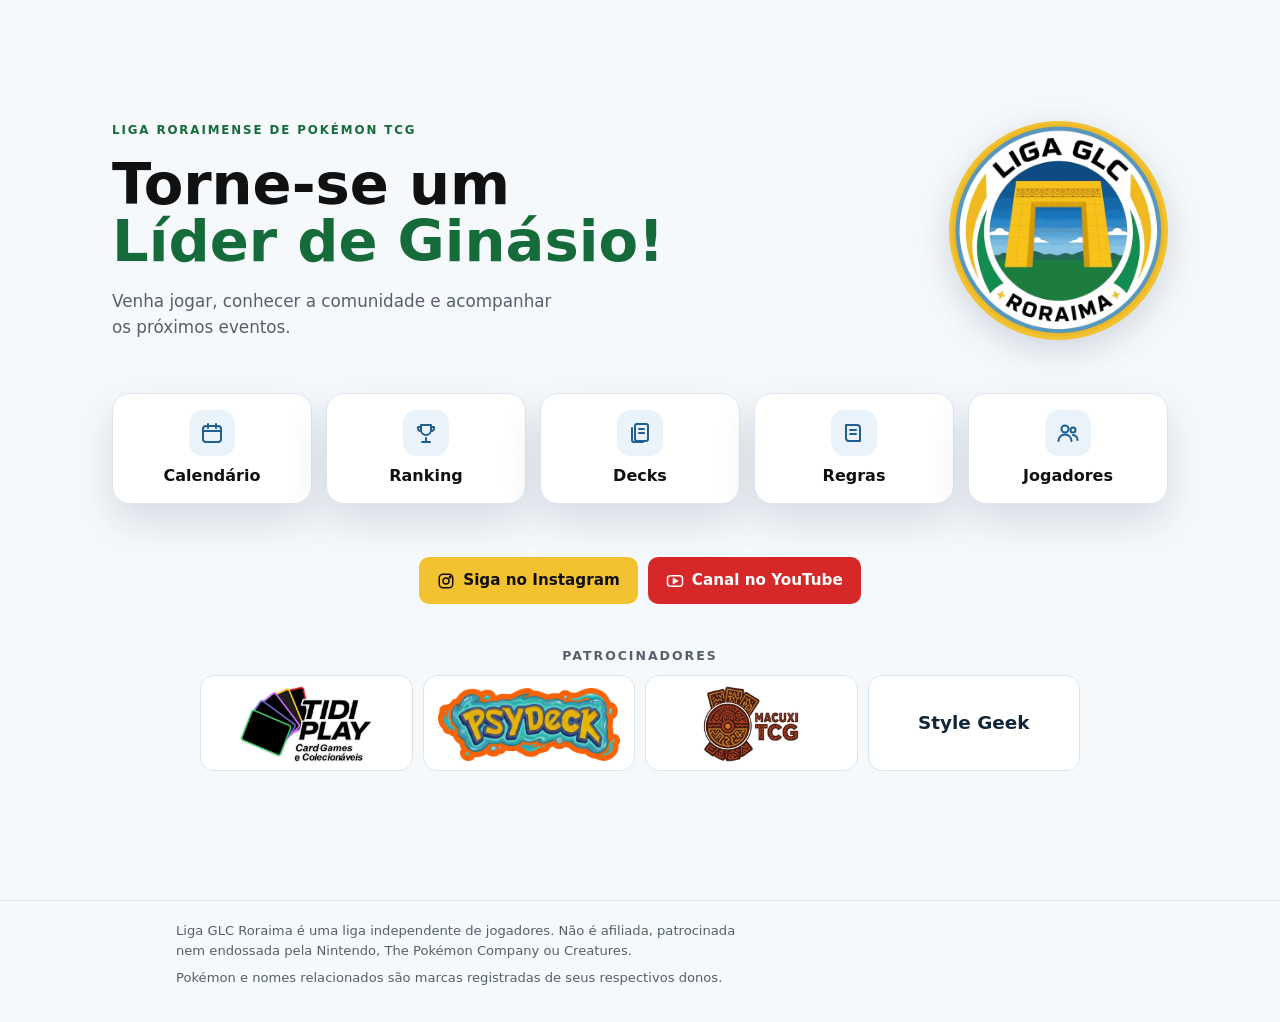
==== index.html @ 1ff4c11c "Montador: partir de uma lista anterior do mesmo jogador No montador de decklist, botões com as lista" ====
<!DOCTYPE html>
<html lang="pt-BR">
<head>
  <meta charset="UTF-8">
  <meta name="viewport" content="width=device-width, initial-scale=1, viewport-fit=cover">
  <meta http-equiv="Content-Security-Policy" content="default-src 'self'; script-src 'self'; style-src 'self' https://fonts.googleapis.com; font-src https://fonts.gstatic.com; img-src 'self' https://images.pokemontcg.io; connect-src 'self'; base-uri 'none'; form-action 'none'; object-src 'none'">
  <title>Liga GLC Roraima</title>
  <meta name="description" content="Liga roraimense de Pokémon TCG no formato Gym Leader Challenge: calendário, ranking, regras, decklists e inscrições.">
  <meta name="theme-color" content="#3E8ED0">
  <link rel="icon" type="image/png" href="assets/icons/GLCRR-logo.png">
  <link rel="preconnect" href="https://fonts.googleapis.com">
  <link rel="preconnect" href="https://fonts.gstatic.com" crossorigin>
  <link rel="stylesheet" href="https://fonts.googleapis.com/css2?family=Baloo+2:wght@600;800&family=Nunito+Sans:wght@400;600;800&family=JetBrains+Mono:wght@500&display=swap">
  <link rel="stylesheet" href="assets/css/style.css?v=20261103.4">
</head>
<body class="is-home">
  <header>
    <div class="wrap">
      <a class="brand" href="#inicio">
        <span class="logo logo-top"><span class="badge" aria-hidden="true"></span><img src="assets/icons/GLCRR-logo.png" alt="" data-falha="remover"></span>
        <div><b>Liga GLC Roraima</b><small>Gym Leader Challenge</small></div>
      </a>
      <nav class="topnav" aria-label="Navegação principal" id="topnav"></nav>
    </div>
  </header>

  <main class="stage" id="stage"></main>

  <footer>
    <div class="wrap">
      <p>Liga GLC Roraima é uma liga independente de jogadores. Não é afiliada, patrocinada nem endossada pela Nintendo, The Pokémon Company ou Creatures.</p>
      <p>Pokémon e nomes relacionados são marcas registradas de seus respectivos donos.</p>
    </div>
  </footer>

  <script src="assets/js/data.js?v=20261103.4"></script>
  <script src="assets/js/main.js?v=20261103.4"></script>
</body>
</html>
---- assets/css/style.css ----
/* Liga GLC Roraima — estilos v2
   Layout: Início em tela cheia (texto, botões do menu abaixo); páginas internas com cabeçalho fixo e coluna única de até 960px. A troca de seção desliza na ordem do menu. */
:root{
  --ouro:#F2C230; --ceu:#3E8ED0; --verde:#1E8F4E; --vermelho:#D62828;
  --bg:#F6F9FC; --surface:#FFFFFF; --fg:#111111; --muted:#55606B; --line:#DCE4EC;
  --ceu-ink:#1F5F94; --verde-ink:#166B3A; --chip:#EAF2FA; --shadow:0 18px 40px rgba(20,50,80,.14);
  --prata:#C9D3DC; --bronze:#D9A066; --veu:rgba(8,16,26,.55);
  --f-display:"Baloo 2", "Trebuchet MS", system-ui, sans-serif;
  --f-body:"Nunito Sans", system-ui, -apple-system, "Segoe UI", sans-serif;
  --f-mono:"JetBrains Mono", ui-monospace, Menlo, monospace;
  --r:14px; --slide:.5s; --ease:cubic-bezier(.22,.7,.18,1);
}
@media (prefers-color-scheme: dark){:root:not([data-theme="light"]){
  --bg:#0E1620; --surface:#16212D; --fg:#EEF3F8; --muted:#9AA8B6; --line:#263544;
  --ceu-ink:#8CC3F0; --verde-ink:#6FD39B; --chip:#1C2B3A; --shadow:0 18px 40px rgba(0,0,0,.45); color-scheme:dark}}
:root[data-theme="dark"]{
  --bg:#0E1620; --surface:#16212D; --fg:#EEF3F8; --muted:#9AA8B6; --line:#263544;
  --ceu-ink:#8CC3F0; --verde-ink:#6FD39B; --chip:#1C2B3A; --shadow:0 18px 40px rgba(0,0,0,.45); color-scheme:dark}
@media (prefers-reduced-motion:reduce){:root{--slide:0s}}

/* Reset mínimo */
html{-webkit-text-size-adjust:100%}
body{margin:0}
img{max-width:100%}
[hidden]{display:none!important}

*{box-sizing:border-box}
body{background:var(--bg);color:var(--fg);font-family:var(--f-body);font-size:16px;line-height:1.55;overflow-x:hidden}
body::before{content:"";position:fixed;inset:0 0 auto;height:env(safe-area-inset-top,0px);z-index:10;background:var(--ceu)}
a{color:var(--ceu-ink)}
:focus-visible{outline:3px solid var(--ouro);outline-offset:2px;border-radius:6px}
.wrap{max-width:960px;margin:0 auto;padding-left:max(16px,env(safe-area-inset-left,0px));padding-right:max(16px,env(safe-area-inset-right,0px))}

/* Cabeçalho das páginas internas */
header{position:sticky;top:env(safe-area-inset-top,0px);z-index:5;background:var(--ceu);color:#fff;border-bottom:4px solid var(--ouro);
  transition:transform var(--slide) var(--ease)}
body.is-home header{position:fixed;left:0;right:0;transform:translateY(-110%)}
.brand{display:flex;align-items:center;gap:12px;padding-block:12px 6px;color:#fff;text-decoration:none}
.badge{width:40px;height:40px;border-radius:50%;flex:none;background:var(--ceu);border:4px solid var(--ouro);box-shadow:inset 0 -10px 0 var(--verde)}
/* Logo: se a imagem não carregar, o escudo desenhado em CSS aparece no lugar */
.logo{position:relative;display:block;flex:none;border-radius:50%}
.logo .badge{position:absolute;inset:0;width:auto;height:auto;display:block}
.logo img{position:absolute;inset:0;width:100%;height:100%;object-fit:contain;border-radius:50%}
.logo-top{width:48px;height:48px;margin-block:-4px}
.logo-home{filter:drop-shadow(0 10px 18px rgba(20,50,80,.18))}
.logo-home .badge{border-width:8px;box-shadow:inset 0 -28px 0 var(--verde)}
.brand b{font-family:var(--f-display);font-size:1.35rem;line-height:1}
.brand small{display:block;font-size:.72rem;letter-spacing:.14em;text-transform:uppercase;opacity:.85}
.topnav{position:relative;display:flex;gap:4px;overflow-x:auto;scrollbar-width:none;padding-block:4px 10px}
.topnav::-webkit-scrollbar{display:none}
.topnav a{position:relative;z-index:1;flex:none;color:#fff;text-decoration:none;font-weight:800;font-size:.9rem;padding:7px 12px;border-radius:999px;
  transition:color .25s, transform .2s}
.topnav a:hover{transform:translateY(-2px)}
.topnav a.is-ind{color:#111}
/* Pílula que desliza até o item ativo ou sob o mouse */
.topnav .ind{position:absolute;z-index:0;top:4px;left:0;height:calc(100% - 14px);border-radius:999px;background:var(--ouro);
  box-shadow:0 4px 12px rgba(0,0,0,.18);transition:transform .35s var(--ease), width .35s var(--ease)}
@media (prefers-reduced-motion:reduce){.topnav .ind,.topnav a{transition:none}}

/* Palco do slide */
.stage{position:relative;overflow-x:clip}
.view{transition:transform var(--slide) var(--ease), opacity var(--slide) var(--ease);will-change:transform}
.view.leaving{position:absolute;top:0;left:0;width:100%;pointer-events:none}

.page{display:grid;gap:22px;padding-block:28px 48px}
h1,h2,h3{font-family:var(--f-display);line-height:1.1;text-wrap:balance;margin:0}
h1{font-size:clamp(2rem,7vw,3.2rem)}
h2{font-size:1.6rem}
h3{font-size:1.15rem}
.lead{color:var(--muted);max-width:62ch;margin:0}
.muted{color:var(--muted)}
.eyebrow{font-size:.74rem;font-weight:800;letter-spacing:.16em;text-transform:uppercase;color:var(--verde-ink)}

/* ---------- Início ---------- */
.home{min-height:calc(100dvh - env(safe-area-inset-top,0px) - env(safe-area-inset-bottom,0px));display:grid;align-content:center;gap:clamp(28px,5vh,48px);
  max-width:1120px;margin:0 auto;padding-block:24px 32px;padding-left:max(16px,env(safe-area-inset-left,0px));padding-right:max(16px,env(safe-area-inset-right,0px))}
.home > *{min-width:0}
.home-top{display:grid;gap:24px;align-items:center}
.home-side{display:grid;gap:18px;min-width:0}
.home-side h1{font-size:clamp(2.2rem,5vw,3.6rem);line-height:.98}
.home-side h1 em{font-style:normal;color:var(--verde-ink);display:block}
.home-side .lead{font-size:1.05rem;max-width:42ch}
/* Logo com a mesma altura do título: --logo-h vem de ajustarLogoHome() (main.js); o padrão é a altura de 2 linhas do h1 */
.home-titulo{--logo-h:calc(2 * .98 * clamp(2.2rem,5vw,3.6rem));min-width:0;display:grid;grid-template-columns:minmax(0,1fr) auto;gap:18px 16px;align-items:center}
.home-titulo .eyebrow{grid-column:1 / -1}
.home-titulo h1{grid-column:1;min-width:0}
.home-titulo .logo-home{--lado:min(var(--logo-h),32vw);width:var(--lado);height:var(--lado);grid-column:2;grid-row:2}
.home-titulo .lead{grid-column:1 / -1}
.home-redes{display:flex;flex-wrap:wrap;justify-content:center;gap:10px}
@media (max-width:520px){
  .home-titulo{gap:12px}
  .home-redes{flex-wrap:nowrap;gap:8px}
  .home-redes .btn{flex:1 1 0;min-width:0;justify-content:center;gap:6px;padding:10px 6px;font-size:clamp(.72rem,3.6vw,.84rem);white-space:nowrap}
}

/* Patrocinadores do Início: placa clara nos dois modos, para as logos (feitas para fundo branco) não destoarem */
.patrocinadores{display:grid;gap:12px;justify-items:center}
.patro-titulo{margin:0;font-family:var(--f-display);font-size:.78rem;font-weight:800;letter-spacing:.16em;text-transform:uppercase;color:var(--muted)}
.patro-lista{list-style:none;margin:0;padding:0;width:100%;max-width:880px;display:grid;grid-template-columns:repeat(2,minmax(0,1fr));gap:10px}
.patro{display:grid;place-items:center;height:84px;padding:10px 14px;border-radius:var(--r);background:#fff;border:1px solid var(--line);
  text-decoration:none;transition:translate .25s var(--ease), box-shadow .25s}
.patro img{display:block;width:100%;height:64px;object-fit:contain}
.patro-nome{font-family:var(--f-display);font-weight:800;font-size:1.15rem;line-height:1.1;color:#12263A;text-align:center}
.patro:hover,.patro:focus-visible{translate:0 -3px;box-shadow:var(--shadow)}
.patro:focus-visible{outline:3px solid var(--ceu);outline-offset:2px}
@media (min-width:640px){.patro-lista{grid-template-columns:repeat(4,minmax(0,1fr))}.patro{height:96px}.patro img{height:76px}}
@media (prefers-reduced-motion:reduce){.patro{transition:none}}

/* Botões do menu do Início */
.float-menu{display:grid;grid-template-columns:repeat(2,minmax(0,1fr));gap:14px;padding-block:8px}
.float-menu a{--d:0s;position:relative;display:grid;justify-items:center;gap:8px;padding:16px 10px 14px;border-radius:18px;
  background:var(--surface);border:1px solid var(--line);box-shadow:var(--shadow);color:var(--fg);text-decoration:none;font-weight:800;text-align:center;
  animation:entra .6s var(--ease) both;animation-delay:var(--d);
  transition:background .25s, color .25s, box-shadow .25s, border-color .25s}
/* Entrada em sequência (sem style= no HTML, por causa da CSP) */
.float-menu a:nth-child(2){--d:.08s}.float-menu a:nth-child(3){--d:.16s}.float-menu a:nth-child(4){--d:.24s}.float-menu a:nth-child(5){--d:.32s}
/* Número ímpar de botões no celular: o último ocupa a linha inteira */
.float-menu a:last-child:nth-child(odd){grid-column:1 / -1}
.float-menu a .ic{width:46px;height:46px;border-radius:14px;display:grid;place-items:center;background:var(--chip);color:var(--ceu-ink);
  transition:transform .35s var(--ease), background .25s, color .25s}
.float-menu a .ic svg{width:24px;height:24px}
.float-menu a:hover,.float-menu a:focus-visible{background:var(--ceu);border-color:var(--ceu);color:#fff;
  box-shadow:0 22px 44px rgba(62,142,208,.35)}
.float-menu a:hover .ic,.float-menu a:focus-visible .ic{background:var(--ouro);color:#111;transform:rotate(-8deg) scale(1.12)}
.float-menu a:active{scale:.97}
@keyframes entra{from{opacity:0;transform:translateY(24px)}to{opacity:1;transform:translateY(0)}}
@media (prefers-reduced-motion:reduce){.float-menu a{animation:none}}
/* PC: todos os botões numa linha, qualquer que seja o número de seções */
@media (min-width:640px){.float-menu{grid-template-columns:none;grid-auto-flow:column;grid-auto-columns:minmax(0,1fr)}.float-menu a:last-child:nth-child(odd){grid-column:auto}}
.btn{display:inline-flex;align-items:center;gap:8px;font-weight:800;text-decoration:none;padding:10px 16px;border-radius:10px;border:2px solid transparent;font-size:.95rem;width:fit-content}
.btn-ouro{background:var(--ouro);color:#111}
.btn-verm{background:var(--vermelho);color:#fff}
.btn-line{border-color:var(--line);color:var(--fg);background:transparent}
.btn svg{width:18px;height:18px}
.btn-ceu{background:var(--ceu);color:#fff;cursor:pointer}
.btn-sm{padding:6px 11px;font-size:.82rem;border-radius:8px}
button.btn{font-family:inherit;cursor:pointer}

.float-menu a{translate:0 0;transition:background .25s, color .25s, box-shadow .25s, border-color .25s, translate .3s var(--ease)}
.float-menu a:hover,.float-menu a:focus-visible{translate:0 -6px}

@media (min-width:760px){
  /* PC: o logo acompanha o bloco inteiro (linha de cima, título e texto de apresentação) */
  .home-titulo{--logo-h:calc(2 * .98 * clamp(2.2rem,5vw,3.6rem) + 36px)}
  .home-titulo .eyebrow{grid-column:1;grid-row:1}
  .home-titulo .lead{grid-column:1;grid-row:3}
  .home-titulo .logo-home{grid-row:1 / span 3}
  .home{padding-left:max(32px,env(safe-area-inset-left,0px));padding-right:max(32px,env(safe-area-inset-right,0px))}
}

/* ---------- Páginas internas ---------- */
.list{display:grid;gap:12px}
.ev{display:grid;grid-template-columns:auto 1fr;gap:14px;align-items:start;padding:14px;background:var(--surface);border:1px solid var(--line);border-radius:var(--r)}
.date{width:62px;text-align:center;border-radius:10px;background:var(--chip);padding:6px 0;font-family:var(--f-display);line-height:1}
.date b{display:block;font-size:1.6rem}
.date span{font-size:.75rem;text-transform:uppercase;letter-spacing:.08em;color:var(--muted)}
.ev-body{min-width:0;display:grid;gap:6px}
.meta{display:flex;flex-wrap:wrap;gap:4px 14px;font-size:.88rem;color:var(--muted)}
.meta strong{color:var(--fg);font-weight:600}
.pills{display:flex;flex-wrap:wrap;gap:6px}
.pill{font-size:.72rem;font-weight:800;padding:3px 9px;border-radius:999px;background:var(--chip);color:var(--ceu-ink)}
.pill.enc{color:var(--muted)}
.pill.abertas{background:var(--verde);color:#fff}
.pill.warn{background:transparent;border:1px dashed var(--vermelho);color:var(--vermelho)}
.actions{display:flex;flex-wrap:wrap;gap:8px;margin-top:4px}
.actions .btn{padding:7px 12px;font-size:.85rem}
.group-title{display:flex;align-items:center;gap:8px;font-size:.8rem;font-weight:800;letter-spacing:.12em;text-transform:uppercase;color:var(--muted)}
.group-title::before{content:"";width:10px;height:10px;border-radius:50%;background:var(--verde)}
.group-title.past::before{background:var(--muted)}
.empty{padding:22px;border:2px dashed var(--line);border-radius:var(--r);color:var(--muted);display:grid;gap:6px}
.empty b{color:var(--fg)}
.table-box{overflow-x:auto;border:1px solid var(--line);border-radius:var(--r);background:var(--surface)}
table{border-collapse:collapse;width:100%;font-variant-numeric:tabular-nums;font-size:.92rem}
th,td{padding:10px 12px;text-align:left;border-bottom:1px solid var(--line);white-space:nowrap}
th{font-size:.72rem;letter-spacing:.1em;text-transform:uppercase;color:var(--muted)}
tr:last-child td{border-bottom:0}
.rules{display:grid;gap:10px;grid-template-columns:repeat(auto-fit,minmax(220px,1fr))}
.rule{padding:16px;background:var(--surface);border:1px solid var(--line);border-radius:var(--r);display:grid;gap:4px}
.rule .k{font-family:var(--f-mono);font-size:1.4rem;color:var(--ceu-ink)}
.rule p{margin:0;color:var(--muted);font-size:.92rem}

/* ---------- Pop-up de resultados e decklist ---------- */
body.modal-aberto{overflow:hidden}
.modal{position:fixed;inset:0;z-index:50;display:grid;place-items:center;
  padding:max(16px,env(safe-area-inset-top,0px)) max(16px,env(safe-area-inset-right,0px)) max(16px,env(safe-area-inset-bottom,0px)) max(16px,env(safe-area-inset-left,0px))}
.modal-bg{position:absolute;inset:0;background:var(--veu);backdrop-filter:blur(3px);opacity:0;transition:opacity .3s ease}
.modal-panel{position:relative;width:min(640px,100%);max-height:min(86dvh,780px);overflow:auto;overscroll-behavior:contain;
  background:var(--surface);color:var(--fg);border-radius:20px;box-shadow:0 30px 80px rgba(0,0,0,.35);padding:22px;
  opacity:0;transform:translateY(28px) scale(.96);transition:opacity .3s var(--ease),transform .45s var(--ease)}
.modal.open .modal-bg{opacity:1}
.modal.open .modal-panel{opacity:1;transform:none}
.modal-close{position:absolute;top:12px;right:12px;width:38px;height:38px;border-radius:50%;border:0;background:var(--chip);color:var(--fg);
  font-size:1.5rem;line-height:1;cursor:pointer;transition:transform .2s,background .2s}
.modal-close:hover{transform:rotate(90deg);background:var(--line)}
.modal-body{display:grid;gap:14px;padding-right:34px;transition:opacity .16s ease,transform .16s ease}
.modal-body.troca{opacity:0;transform:translateX(-10px)}
@media (prefers-reduced-motion:reduce){.modal-bg,.modal-panel,.modal-body{transition:none}}
.podio{display:grid;gap:8px;list-style:none;margin:0;padding:0}
.podio li{display:grid;grid-template-columns:auto 1fr auto;align-items:center;gap:12px;padding:10px 12px;border:1px solid var(--line);border-radius:12px}
.pos{width:40px;height:40px;border-radius:50%;display:grid;place-items:center;font-family:var(--f-display);font-weight:800;background:var(--chip);color:var(--fg)}
.pos.p1{background:var(--ouro);color:#111}
.pos.p2{background:var(--prata);color:#111}
.pos.p3{background:var(--bronze);color:#111}
.quem{min-width:0;display:grid}
.quem b{overflow-wrap:anywhere}
.quem small{color:var(--muted);font-variant-numeric:tabular-nums}
.acoes{display:flex;gap:6px;flex-wrap:wrap;justify-content:flex-end}
@media (max-width:480px){.podio li{grid-template-columns:auto 1fr}.acoes{grid-column:1/-1;justify-content:flex-start}}
.deck-img{display:block;width:100%;border-radius:12px;border:1px solid var(--line);background:var(--chip)}
.deck-reserva{max-width:360px;margin:0 auto}

/* Ícone do tipo do deck com tooltip (mouse, teclado e toque) */
.tipo-ic{position:relative;display:inline-flex;flex:none;vertical-align:middle;border-radius:6px;cursor:help;outline-offset:2px}
.tipo-ic img{display:block;width:22px;height:22px;border-radius:5px;box-shadow:0 0 0 1px var(--line)}
.tipo-ic::after,.tipo-ic::before{position:absolute;left:50%;opacity:0;pointer-events:none;transition:opacity .15s,transform .15s;z-index:6}
.tipo-ic::after{content:attr(data-tip);bottom:calc(100% + 8px);transform:translate(-50%,4px);background:var(--fg);color:var(--bg);
  font:800 .75rem/1 var(--f-body);padding:6px 9px;border-radius:8px;white-space:nowrap;box-shadow:0 6px 16px rgba(0,0,0,.2)}
.tipo-ic::before{content:"";bottom:calc(100% + 3px);transform:translate(-50%,4px);border:5px solid transparent;border-top-color:var(--fg);border-bottom:0}
.tipo-ic:hover::after,.tipo-ic:hover::before,.tipo-ic:focus::after,.tipo-ic:focus::before{opacity:1;transform:translate(-50%,0)}
@media (prefers-reduced-motion:reduce){.tipo-ic::after,.tipo-ic::before{transition:none}}
.tipo-linha{display:inline-flex;align-items:center;gap:6px;margin:0}
.tipo-linha .tipo-nome{font-weight:600}
.quem-nome{display:flex;align-items:center;gap:8px;min-width:0}
.quem-nome b{overflow-wrap:anywhere}
.deck-txt{white-space:pre-wrap;margin:0;font-family:var(--f-mono);font-size:.85rem;padding:12px;border-radius:10px;background:var(--chip)}
/* Lista montada no painel: grade de cartas com a quantidade (3 por linha no celular, 5 no computador) */
.deck-grupo{display:grid;gap:8px}
.deck-grupo h3{margin:0;font-size:1.05rem;display:flex;align-items:center;gap:8px}
.deck-grupo h3 span{font-family:var(--f-mono);font-size:.8rem;padding:1px 9px;border-radius:999px;background:var(--chip)}
.deck-cartas{list-style:none;margin:0;padding:0;display:grid;grid-template-columns:repeat(3,minmax(0,1fr));gap:8px}
@media (min-width:520px){.deck-cartas{grid-template-columns:repeat(5,minmax(0,1fr))}}
.carta{position:relative;padding-bottom:12px}
.carta a{display:block;border-radius:6px}
.carta img{display:block;width:100%;height:auto;aspect-ratio:63/88;object-fit:cover;border-radius:6px;background:var(--chip)}
.carta-txt{display:grid;place-items:center;aspect-ratio:63/88;padding:8px;border-radius:6px;border:1px solid var(--line);background:var(--chip);
  font-weight:800;font-size:.78rem;line-height:1.2;text-align:center;overflow-wrap:anywhere}
.carta-qtd{position:absolute;left:50%;bottom:0;transform:translateX(-50%);min-width:30px;height:30px;padding:0 6px;display:grid;place-items:center;
  border-radius:999px;background:var(--ouro);color:#111;border:2px solid var(--surface);font-family:var(--f-display);font-weight:800;font-size:.95rem;line-height:1}
.deck-texto summary{cursor:pointer;font-weight:800;min-height:40px;display:flex;align-items:center}
.deck-texto .deck-txt{margin-top:6px}
.link-foto{font-weight:800;width:fit-content}
.link-voltar{background:none;border:0;padding:0;font:inherit;color:var(--ceu-ink);font-weight:800;cursor:pointer;width:fit-content;text-decoration:none}
.link-voltar:hover{text-decoration:underline}

/* ---------- Decks (Top 3 de todos os eventos; os cartões reaproveitam .podio) ---------- */
.filtros{display:flex;flex-wrap:wrap;gap:8px}
.chip-filtro{display:inline-flex;align-items:center;gap:6px;min-height:36px;padding:6px 12px;border-radius:999px;border:1px solid var(--line);
  background:var(--surface);color:var(--fg);font:800 .85rem/1 var(--f-body);cursor:pointer;transition:background .2s,border-color .2s,color .2s}
.chip-filtro img{width:18px;height:18px;border-radius:4px}
.chip-filtro:hover{border-color:var(--ceu)}
.chip-filtro[aria-pressed="true"]{background:var(--ceu);border-color:var(--ceu);color:#fff}
@media (prefers-reduced-motion:reduce){.chip-filtro{transition:none}}
.decks li{background:var(--surface)}
.decks-sec{display:grid;gap:12px}
/* Itens de grid não podem crescer além da tela por causa de tabela larga (a tabela rola dentro da .table-box) */
.page > *,.decks-sec > *{min-width:0}
/* Coluna do tipo fixa ao rolar a tabela no celular */
.tab-est th:first-child,.tab-est td:first-child{position:sticky;left:0;z-index:1;background:var(--surface)}
.resumo{margin:0;color:var(--muted)}
.resumo b{color:var(--fg);font-variant-numeric:tabular-nums}
.tab-est td:not(:first-child),.tab-est th:not(:first-child){text-align:right}
.nota{margin:0;font-size:.82rem;color:var(--muted);max-width:62ch}
/* No celular o cartão tem um botão só: ele fica à direita, sem ir para a linha de baixo como no pop-up */
@media (max-width:480px){.decks li{grid-template-columns:auto minmax(0,1fr) auto;gap:10px}.decks .acoes{grid-column:auto}}
@media (min-width:760px){.decks{grid-template-columns:repeat(2,minmax(0,1fr))}}

/* ---------- Jogadores e perfil ---------- */
.players{display:grid;gap:12px;grid-template-columns:repeat(auto-fill,minmax(210px,1fr))}
.player{display:grid;grid-template-columns:minmax(0,1fr) auto;gap:6px 14px;align-items:center;padding:16px;background:var(--surface);border:1px solid var(--line);border-radius:var(--r);
  text-decoration:none;color:var(--fg);transition:transform .25s var(--ease),box-shadow .25s,border-color .25s}
.player:hover,.player:focus-visible{transform:translateY(-4px);box-shadow:var(--shadow);border-color:var(--ceu)}
.player > b{font-size:1.1rem;grid-column:1;align-self:end}
.player > .mini{grid-column:1;align-self:start}
.player > .avatar{grid-column:2;grid-row:1 / span 2;width:56px;height:56px}
.avatar{width:48px;height:48px;border-radius:50%;display:grid;place-items:center;background:var(--ceu);color:#fff;
  font-family:var(--f-display);font-size:1.4rem;font-weight:800;border:3px solid var(--ouro)}
.avatar{overflow:hidden;flex:none}
.avatar img{width:100%;height:100%;object-fit:cover;display:block}
.mini{display:flex;flex-wrap:wrap;gap:4px 12px;font-size:.82rem;color:var(--muted)}
.mini b{color:var(--fg)}
.perfil-head{display:flex;align-items:center;gap:16px}
.perfil-head .avatar{width:76px;height:76px;font-size:2.2rem;flex:none}
.stats{display:grid;gap:10px;grid-template-columns:repeat(auto-fit,minmax(140px,1fr))}
.stat{padding:14px 16px;background:var(--surface);border:1px solid var(--line);border-radius:var(--r);display:grid;gap:6px}
.stat b{font-family:var(--f-display);font-size:1.8rem;line-height:1;font-variant-numeric:tabular-nums}
.stat span{font-size:.74rem;color:var(--muted);text-transform:uppercase;letter-spacing:.08em}
td a{font-weight:800}

footer{border-top:1px solid var(--line);padding-block:20px 28px;font-size:.82rem;color:var(--muted)}
footer p{margin:0 0 6px;max-width:70ch}
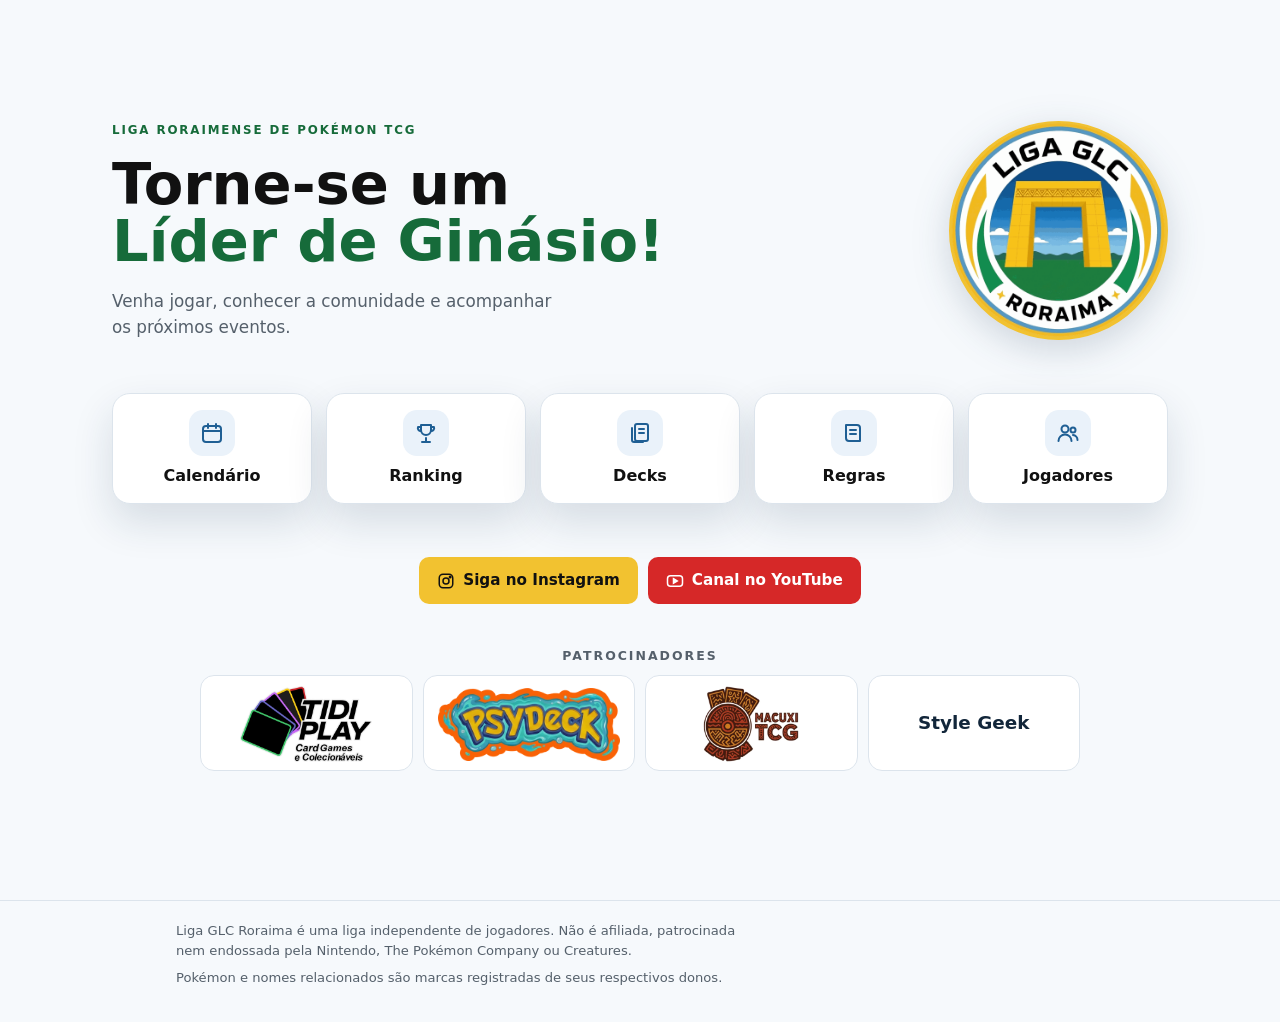
==== commit 297b4fee: "Busca de cartas: novas tentativas e consulta mais leve O pokemontcg.io falha com frequência (HTTP 50" ====
--- a/index.html
+++ b/index.html
@@ -11,7 +11,7 @@
   <link rel="preconnect" href="https://fonts.googleapis.com">
   <link rel="preconnect" href="https://fonts.gstatic.com" crossorigin>
   <link rel="stylesheet" href="https://fonts.googleapis.com/css2?family=Baloo+2:wght@600;800&family=Nunito+Sans:wght@400;600;800&family=JetBrains+Mono:wght@500&display=swap">
-  <link rel="stylesheet" href="assets/css/style.css?v=20261103.4">
+  <link rel="stylesheet" href="assets/css/style.css?v=20261103.5">
 </head>
 <body class="is-home">
   <header>
@@ -33,7 +33,7 @@
     </div>
   </footer>
 
-  <script src="assets/js/data.js?v=20261103.4"></script>
-  <script src="assets/js/main.js?v=20261103.4"></script>
+  <script src="assets/js/data.js?v=20261103.5"></script>
+  <script src="assets/js/main.js?v=20261103.5"></script>
 </body>
 </html>
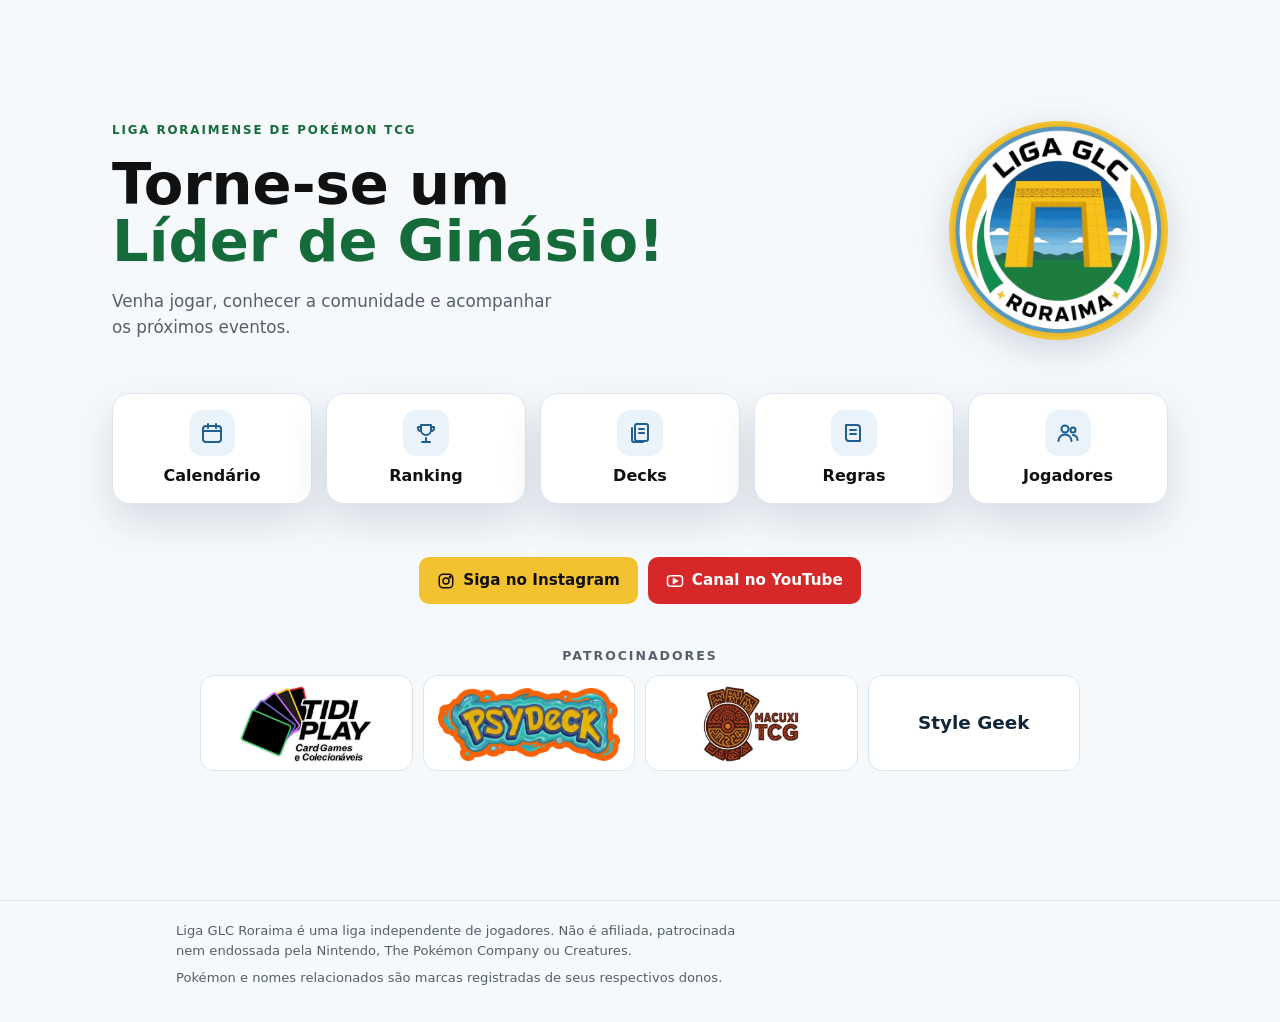
==== commit c15ef0f0: "Montador de decklist com a TCGdex e cartas mais usadas na aba Decks Painel: a busca de cartas passa " ====
--- a/index.html
+++ b/index.html
@@ -3,7 +3,7 @@
 <head>
   <meta charset="UTF-8">
   <meta name="viewport" content="width=device-width, initial-scale=1, viewport-fit=cover">
-  <meta http-equiv="Content-Security-Policy" content="default-src 'self'; script-src 'self'; style-src 'self' https://fonts.googleapis.com; font-src https://fonts.gstatic.com; img-src 'self' https://images.pokemontcg.io; connect-src 'self'; base-uri 'none'; form-action 'none'; object-src 'none'">
+  <meta http-equiv="Content-Security-Policy" content="default-src 'self'; script-src 'self'; style-src 'self' https://fonts.googleapis.com; font-src https://fonts.gstatic.com; img-src 'self' https://assets.tcgdex.net https://images.pokemontcg.io; connect-src 'self'; base-uri 'none'; form-action 'none'; object-src 'none'">
   <title>Liga GLC Roraima</title>
   <meta name="description" content="Liga roraimense de Pokémon TCG no formato Gym Leader Challenge: calendário, ranking, regras, decklists e inscrições.">
   <meta name="theme-color" content="#3E8ED0">
@@ -11,7 +11,7 @@
   <link rel="preconnect" href="https://fonts.googleapis.com">
   <link rel="preconnect" href="https://fonts.gstatic.com" crossorigin>
   <link rel="stylesheet" href="https://fonts.googleapis.com/css2?family=Baloo+2:wght@600;800&family=Nunito+Sans:wght@400;600;800&family=JetBrains+Mono:wght@500&display=swap">
-  <link rel="stylesheet" href="assets/css/style.css?v=20261103.5">
+  <link rel="stylesheet" href="assets/css/style.css?v=20261103.6">
 </head>
 <body class="is-home">
   <header>
@@ -33,7 +33,7 @@
     </div>
   </footer>
 
-  <script src="assets/js/data.js?v=20261103.5"></script>
-  <script src="assets/js/main.js?v=20261103.5"></script>
+  <script src="assets/js/data.js?v=20261103.6"></script>
+  <script src="assets/js/main.js?v=20261103.6"></script>
 </body>
 </html>
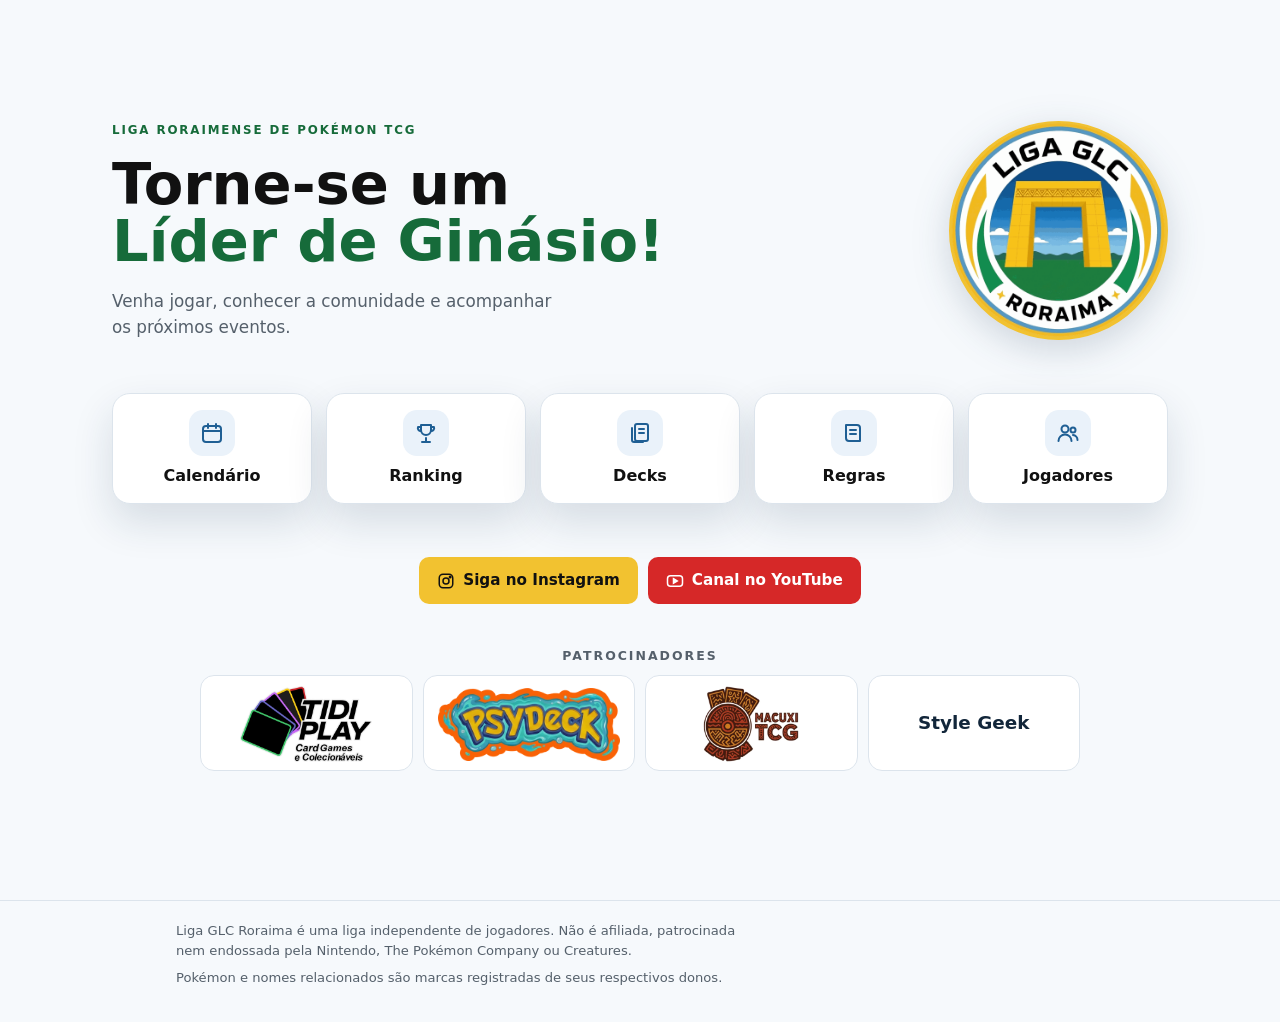
==== commit 9155cd5d: "Imagens de reserva para cartas que a TCGdex não tem e subcoleções A TCGdex não tem a imagem de algum" ====
--- a/index.html
+++ b/index.html
@@ -11,7 +11,7 @@
   <link rel="preconnect" href="https://fonts.googleapis.com">
   <link rel="preconnect" href="https://fonts.gstatic.com" crossorigin>
   <link rel="stylesheet" href="https://fonts.googleapis.com/css2?family=Baloo+2:wght@600;800&family=Nunito+Sans:wght@400;600;800&family=JetBrains+Mono:wght@500&display=swap">
-  <link rel="stylesheet" href="assets/css/style.css?v=20261103.6">
+  <link rel="stylesheet" href="assets/css/style.css?v=20261103.8">
 </head>
 <body class="is-home">
   <header>
@@ -33,7 +33,7 @@
     </div>
   </footer>
 
-  <script src="assets/js/data.js?v=20261103.6"></script>
-  <script src="assets/js/main.js?v=20261103.6"></script>
+  <script src="assets/js/data.js?v=20261103.8"></script>
+  <script src="assets/js/main.js?v=20261103.8"></script>
 </body>
 </html>
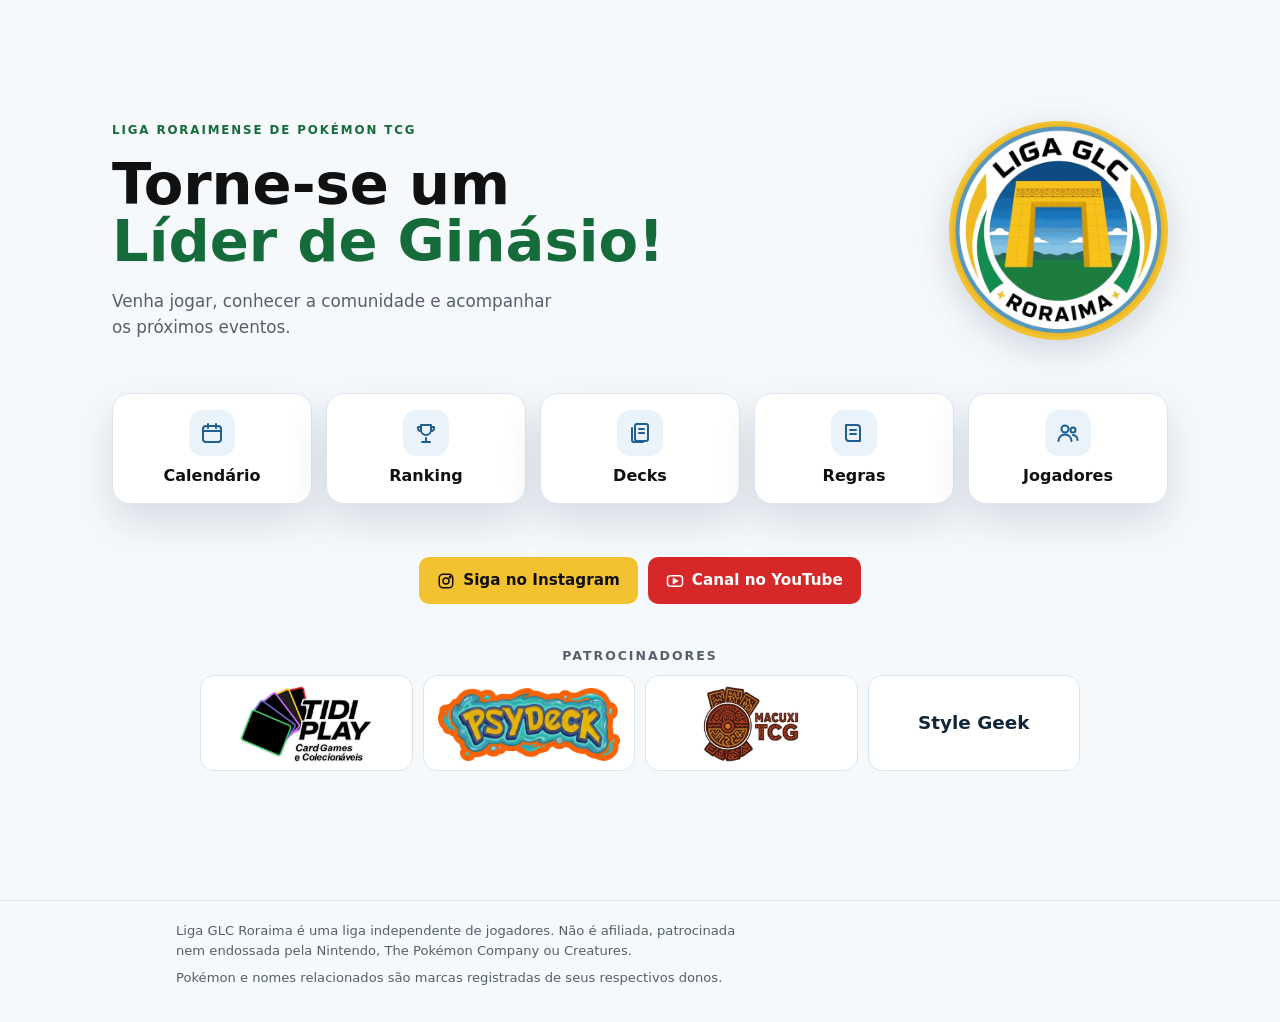
==== commit 94eb117a: "Ordem das cartas na decklist: evolução, tipo de Treinador e Energias Pokémon por linha de evolução (" ====
--- a/index.html
+++ b/index.html
@@ -11,7 +11,7 @@
   <link rel="preconnect" href="https://fonts.googleapis.com">
   <link rel="preconnect" href="https://fonts.gstatic.com" crossorigin>
   <link rel="stylesheet" href="https://fonts.googleapis.com/css2?family=Baloo+2:wght@600;800&family=Nunito+Sans:wght@400;600;800&family=JetBrains+Mono:wght@500&display=swap">
-  <link rel="stylesheet" href="assets/css/style.css?v=20261103.8">
+  <link rel="stylesheet" href="assets/css/style.css?v=20261103.9">
 </head>
 <body class="is-home">
   <header>
@@ -33,7 +33,7 @@
     </div>
   </footer>
 
-  <script src="assets/js/data.js?v=20261103.8"></script>
-  <script src="assets/js/main.js?v=20261103.8"></script>
+  <script src="assets/js/data.js?v=20261103.9"></script>
+  <script src="assets/js/main.js?v=20261103.9"></script>
 </body>
 </html>
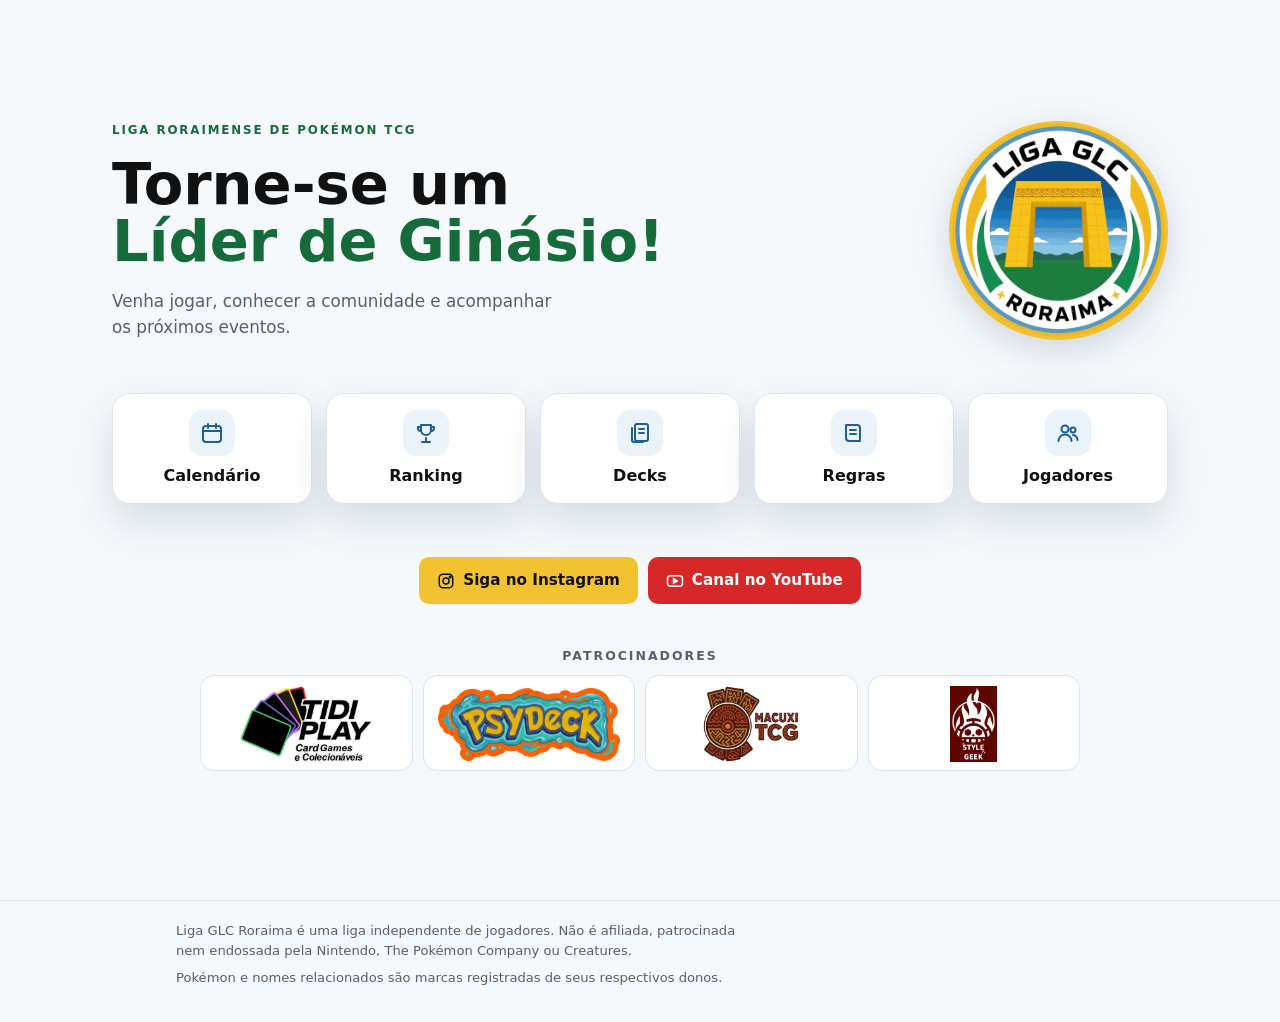
==== commit f3546b5a: "Aba Decks: Melhores colocações antes das estatísticas Ordem nova: Melhores colocações, Estatísticas " ====
--- a/index.html
+++ b/index.html
@@ -11,7 +11,7 @@
   <link rel="preconnect" href="https://fonts.googleapis.com">
   <link rel="preconnect" href="https://fonts.gstatic.com" crossorigin>
   <link rel="stylesheet" href="https://fonts.googleapis.com/css2?family=Baloo+2:wght@600;800&family=Nunito+Sans:wght@400;600;800&family=JetBrains+Mono:wght@500&display=swap">
-  <link rel="stylesheet" href="assets/css/style.css?v=20261103.9">
+  <link rel="stylesheet" href="assets/css/style.css?v=20261103.11">
 </head>
 <body class="is-home">
   <header>
@@ -33,7 +33,7 @@
     </div>
   </footer>
 
-  <script src="assets/js/data.js?v=20261103.9"></script>
-  <script src="assets/js/main.js?v=20261103.9"></script>
+  <script src="assets/js/data.js?v=20261103.11"></script>
+  <script src="assets/js/main.js?v=20261103.11"></script>
 </body>
 </html>
